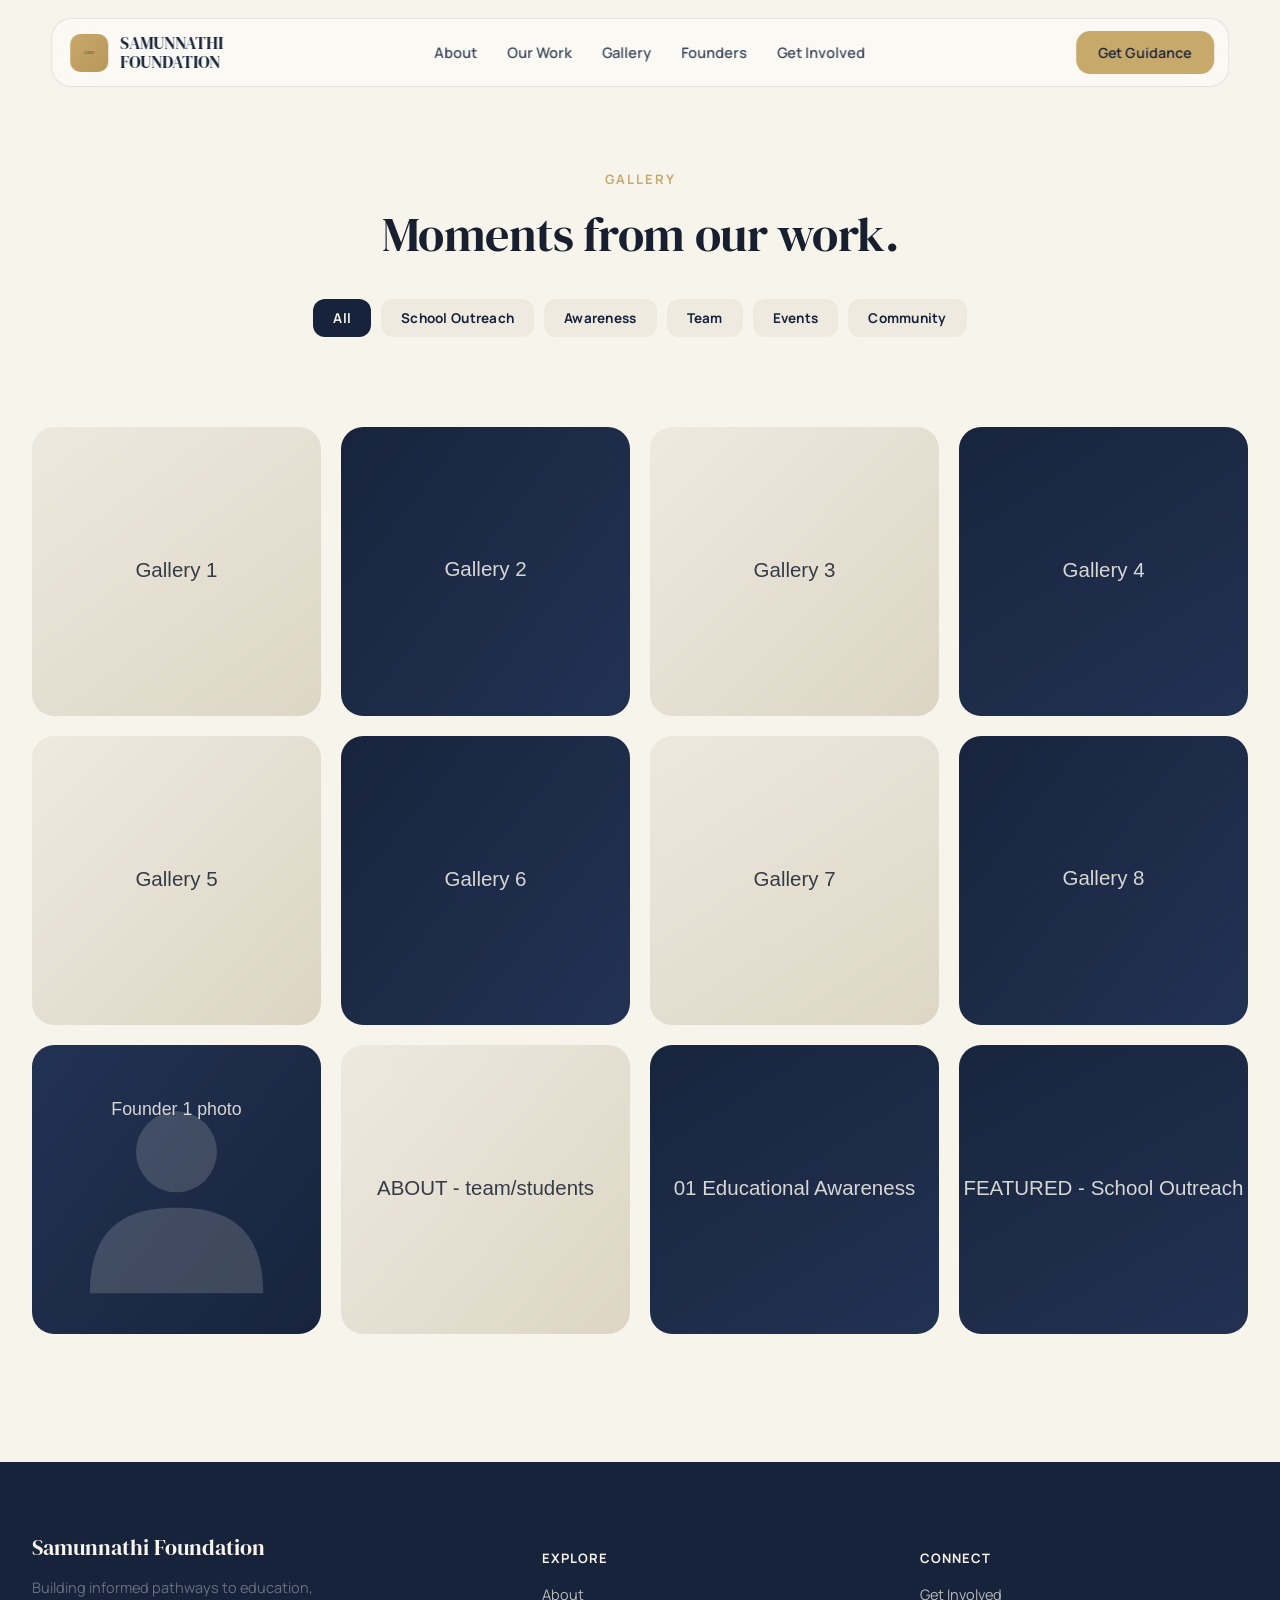
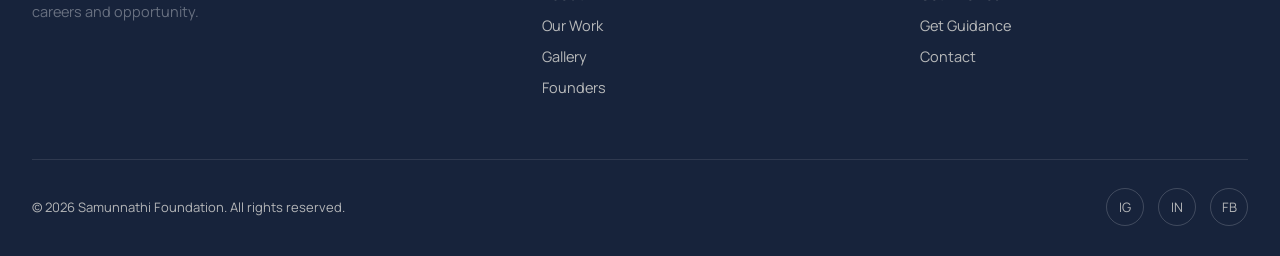
==== gallery.html @ a6844f59 "Initial commit without video file" ====
<!DOCTYPE html>
<html lang="en">
<head>
<meta charset="UTF-8">
<meta name="viewport" content="width=device-width, initial-scale=1.0">
<title>Gallery — Samunnathi Foundation</title>
<meta name="description" content="Photographs from Samunnathi Foundation's school outreach, awareness sessions, team activities, events and community work.">
<link rel="canonical" href="https://www.samunnathifoundation.org/gallery.html">
<meta property="og:title" content="Gallery — Samunnathi Foundation">
<meta property="og:description" content="Moments from our work: school outreach, awareness sessions, team activities, events and community work.">
<link rel="icon" href="images/logo.svg" type="image/svg+xml">
<link rel="stylesheet" href="css/style.css">
</head>
<body>

<nav class="navbar" id="navbar">
  <a href="index.html" class="nav-brand" aria-label="Samunnathi Foundation home">
    <img src="images/logo.svg" alt="Samunnathi Foundation logo" class="nav-logo">
    <span class="nav-name">SAMUNNATHI<br>FOUNDATION</span>
  </a>
  <div class="nav-links">
    <a href="index.html#about">About</a>
    <a href="index.html#our-work">Our Work</a>
    <a href="gallery.html">Gallery</a>
    <a href="index.html#founders">Founders</a>
    <a href="index.html#get-involved">Get Involved</a>
  </div>
  <div class="nav-cta">
    <a href="#" class="btn btn-gold" data-form="guidance">Get Guidance</a>
    <button class="hamburger" aria-label="Open menu" aria-controls="mobile-menu" aria-expanded="false"><span></span></button>
  </div>
</nav>

<div class="mobile-menu" id="mobile-menu" role="dialog" aria-modal="true" aria-label="Site menu">
  <div class="mobile-menu-head">
    <div class="nav-brand">
      <img src="images/logo.svg" alt="" class="nav-logo">
      <span class="nav-name">SAMUNNATHI<br>FOUNDATION</span>
    </div>
    <button class="mobile-close" aria-label="Close menu">&times;</button>
  </div>
  <a href="index.html#about">About</a>
  <a href="index.html#our-work">Our Work</a>
  <a href="gallery.html">Gallery</a>
  <a href="index.html#founders">Founders</a>
  <a href="index.html#get-involved">Get Involved</a>
  <a href="#" class="btn btn-gold" data-form="guidance">Get Guidance</a>
</div>

<main>
  <header class="gallery-hero container">
    <span class="kicker">Gallery</span>
    <h1 class="big-heading" style="margin:0 auto;">Moments from our work.</h1>
    <div class="filter-bar">
      <button class="filter-btn active" data-filter="all">All</button>
      <button class="filter-btn" data-filter="school">School Outreach</button>
      <button class="filter-btn" data-filter="awareness">Awareness</button>
      <button class="filter-btn" data-filter="team">Team</button>
      <button class="filter-btn" data-filter="events">Events</button>
      <button class="filter-btn" data-filter="community">Community</button>
    </div>
  </header>

  <section class="container" style="padding-bottom:120px;">
    <div class="masonry">
      <div class="m-item" data-category="school"><img src="images/gallery/gallery-1.svg" alt="School outreach visit" loading="lazy" data-lightbox="images/gallery/gallery-1.svg" data-caption="School outreach visit" style="cursor:pointer"></div>
      <div class="m-item" data-category="awareness"><img src="images/gallery/gallery-2.svg" alt="Awareness session" loading="lazy" data-lightbox="images/gallery/gallery-2.svg" data-caption="Awareness session" style="cursor:pointer"></div>
      <div class="m-item" data-category="team"><img src="images/gallery/gallery-3.svg" alt="Team activity" loading="lazy" data-lightbox="images/gallery/gallery-3.svg" data-caption="Team activity" style="cursor:pointer"></div>
      <div class="m-item" data-category="events"><img src="images/gallery/gallery-4.svg" alt="Community event" loading="lazy" data-lightbox="images/gallery/gallery-4.svg" data-caption="Community event" style="cursor:pointer"></div>
      <div class="m-item" data-category="community"><img src="images/gallery/gallery-5.svg" alt="Community gathering" loading="lazy" data-lightbox="images/gallery/gallery-5.svg" data-caption="Community gathering" style="cursor:pointer"></div>
      <div class="m-item" data-category="school"><img src="images/gallery/gallery-6.svg" alt="School outreach programme" loading="lazy" data-lightbox="images/gallery/gallery-6.svg" data-caption="School outreach programme" style="cursor:pointer"></div>
      <div class="m-item" data-category="awareness"><img src="images/gallery/gallery-7.svg" alt="Awareness workshop" loading="lazy" data-lightbox="images/gallery/gallery-7.svg" data-caption="Awareness workshop" style="cursor:pointer"></div>
      <div class="m-item" data-category="events"><img src="images/gallery/gallery-8.svg" alt="Foundation event" loading="lazy" data-lightbox="images/gallery/gallery-8.svg" data-caption="Foundation event" style="cursor:pointer"></div>
      <div class="m-item" data-category="team"><img src="images/founders/founder-1.svg" alt="Team member" loading="lazy" data-lightbox="images/founders/founder-1.svg" data-caption="Team member" style="cursor:pointer"></div>
      <div class="m-item" data-category="community"><img src="images/about.svg" alt="Community work" loading="lazy" data-lightbox="images/about.svg" data-caption="Community work" style="cursor:pointer"></div>
      <div class="m-item" data-category="school"><img src="images/work-1.svg" alt="School programme" loading="lazy" data-lightbox="images/work-1.svg" data-caption="School programme" style="cursor:pointer"></div>
      <div class="m-item" data-category="events"><img src="images/featured.svg" alt="Event photograph" loading="lazy" data-lightbox="images/featured.svg" data-caption="Event photograph" style="cursor:pointer"></div>
    </div>
  </section>
</main>

<footer>
  <div class="container">
    <div class="footer-top">
      <div>
        <div class="footer-brand">Samunnathi Foundation</div>
        <p class="footer-tag">Building informed pathways to education, careers and opportunity.</p>
      </div>
      <div class="footer-col">
        <h4>EXPLORE</h4>
        <a href="index.html#about">About</a>
        <a href="index.html#our-work">Our Work</a>
        <a href="gallery.html">Gallery</a>
        <a href="index.html#founders">Founders</a>
      </div>
      <div class="footer-col">
        <h4>CONNECT</h4>
        <a href="index.html#get-involved">Get Involved</a>
        <a href="#" data-form="guidance">Get Guidance</a>
        <a href="mailto:hello@samunnathifoundation.org">Contact</a>
      </div>
    </div>
    <div class="footer-bottom">
      <span>&copy; 2026 Samunnathi Foundation. All rights reserved.</span>
      <div class="footer-social">
        <a href="#" aria-label="Instagram">IG</a>
        <a href="#" aria-label="LinkedIn">IN</a>
        <a href="#" aria-label="Facebook">FB</a>
      </div>
    </div>
  </div>
</footer>

<div class="lightbox">
  <button class="lb-btn lb-prev" aria-label="Previous image">&#8249;</button>
  <img src="" alt="">
  <button class="lb-btn lb-next" aria-label="Next image">&#8250;</button>
  <button class="lb-close" aria-label="Close">&times;</button>
  <div class="lightbox-caption"></div>
</div>

<script src="js/config.js"></script>
<script src="js/main.js"></script>
</body>
</html>
---- css/style.css ----
/* Samunnathi Foundation CSS (corrected) */
/* =========================================================
   SAMUNNATHI FOUNDATION — DESIGN SYSTEM
   ========================================================= */

@import url('https://fonts.googleapis.com/css2?family=DM+Serif+Display:ital@0;1&family=Manrope:wght@400;500;600;700;800&display=swap');

:root{
  --navy:#17233B;
  --navy-2:#233355;
  --ivory:#F7F4EC;
  --ivory-2:#EEEAE0;
  --white:#FFFFFF;
  --gold:#C7A96B;
  --sage:#AAB7A0;
  --text:#18202F;
  --muted:#687080;

  --glass-bg:rgba(255,255,255,0.12);
  --glass-bg-strong:rgba(255,255,255,0.18);
  --glass-border:rgba(255,255,255,0.22);
  --glass-blur:20px;

  --serif:'DM Serif Display', Georgia, serif;
  --sans:'Manrope', -apple-system, BlinkMacSystemFont, sans-serif;

  --r-sm:14px;
  --r-md:22px;
  --r-lg:32px;
  --r-xl:44px;

  --ease:cubic-bezier(.22,.68,0,1);
}

*{box-sizing:border-box;}
html{scroll-behavior:smooth; overflow-x:clip; -webkit-text-size-adjust:100%;}
body{
  margin:0;
  font-family:var(--sans);
  background:var(--ivory);
  color:var(--text);
  -webkit-font-smoothing:antialiased;
  overflow-x:hidden;
  width:100%;
}
img{max-width:100%;display:block;}
a{color:inherit;text-decoration:none;}
h1,h2,h3{font-family:var(--serif);font-weight:400;margin:0;letter-spacing:-0.01em;}
p{margin:0;line-height:1.7;color:var(--muted);}
button{font-family:var(--sans);cursor:pointer;border:none;background:none;}
section{position:relative;}

.container{
  max-width:1280px;
  margin:0 auto;
  padding:0 32px;
}

@media (prefers-reduced-motion: reduce){
  *{animation-duration:0.001ms !important; animation-iteration-count:1 !important; transition-duration:0.001ms !important; scroll-behavior:auto !important;}
}

/* ---------- Reveal-on-scroll ---------- */
.reveal{opacity:0; transform:translateY(28px); transition:opacity .9s var(--ease), transform .9s var(--ease);}
.reveal.is-visible{opacity:1; transform:translateY(0);}

/* ---------- Glass utility ---------- */
/* Use .glass on dark photos (already have a dark overlay under them).
   Use .glass-dark on light/mixed photos with no separate overlay — it
   tints the photo itself so text stays legible and the panel still
   reads as glass rather than a flat white card. */
.glass{
  background:var(--glass-bg);
  backdrop-filter:blur(24px) saturate(160%);
  -webkit-backdrop-filter:blur(24px) saturate(160%);
  border:1px solid var(--glass-border);
  box-shadow:0 16px 44px rgba(23,35,59,0.22), inset 0 1px 0 rgba(255,255,255,0.25);
}
.glass-dark{
  background:rgba(23,35,59,0.42);
  backdrop-filter:blur(20px) saturate(140%);
  -webkit-backdrop-filter:blur(20px) saturate(140%);
  border:1px solid rgba(255,255,255,0.16);
  box-shadow:0 14px 36px rgba(23,35,59,0.28);
  color:var(--white);
}

/* ---------- Buttons ---------- */
.btn{
  display:inline-flex;
  align-items:center;
  gap:10px;
  padding:15px 28px;
  border-radius:14px;
  font-weight:600;
  font-size:15px;
  letter-spacing:0.01em;
  transition:transform .35s var(--ease), background .35s var(--ease), color .35s var(--ease), box-shadow .35s var(--ease);
  white-space:nowrap;
}
.btn:focus-visible{outline:2px solid var(--gold); outline-offset:3px;}
.btn svg{width:16px;height:16px;transition:transform .35s var(--ease);}
.btn:hover svg{transform:translateX(4px);}

.btn-gold{background:var(--gold); color:var(--navy);}
.btn-gold:hover{transform:translateY(-2px); box-shadow:0 14px 30px rgba(199,169,107,0.4);}

.btn-outline{border:1px solid rgba(23,35,59,0.25); color:var(--navy);}
.btn-outline:hover{background:var(--navy); color:var(--ivory); border-color:var(--navy);}

.btn-glass{background:var(--glass-bg); backdrop-filter:blur(var(--glass-blur)); border:1px solid var(--glass-border); color:var(--white);}
.btn-glass:hover{background:var(--glass-bg-strong); transform:translateY(-2px);}

.btn-ghost-light{color:var(--white); border:1px solid rgba(255,255,255,0.35);}
.btn-ghost-light:hover{background:rgba(255,255,255,0.1);}

/* =========================================================
   NAVBAR
   ========================================================= */
.navbar{
  position:fixed;
  top:18px; left:50%;
  transform:translateX(-50%);
  width:min(1180px, 92vw);
  z-index:1000;
  border-radius:20px;
  padding:12px 14px 12px 18px;
  display:flex;
  align-items:center;
  justify-content:space-between;
  background:rgba(255,255,255,0.45);
  backdrop-filter:blur(20px);
  -webkit-backdrop-filter:blur(20px);
  border:1px solid rgba(23,35,59,0.10);
  transition:background .4s var(--ease), box-shadow .4s var(--ease), padding .4s var(--ease);
}
.navbar.scrolled{
  background:rgba(255,255,255,0.42);
  border:1px solid rgba(23,35,59,0.10);
  box-shadow:0 10px 30px rgba(23,35,59,0.10);
}
.nav-brand{display:flex; align-items:center; gap:12px;}
.nav-logo{width:38px; height:38px; border-radius:10px; object-fit:cover; flex-shrink:0;}
.nav-name{font-family:var(--serif); font-size:17px; color:var(--navy); line-height:1.1;}
.nav-links{display:flex; align-items:center; gap:30px;}
.nav-links a{font-size:14.5px; font-weight:600; color:var(--navy); opacity:0.82; transition:opacity .25s;}
.nav-links a:hover{opacity:1;}
.nav-cta{display:flex; align-items:center; gap:10px;}
.nav-cta .btn{padding:12px 22px; font-size:14px;}
.hamburger{display:none; width:44px; height:44px; border-radius:12px; align-items:center; justify-content:center; background:rgba(23,35,59,0.06);}
.hamburger span{display:block; width:20px; height:2px; background:var(--navy); position:relative;}
.hamburger span::before,.hamburger span::after{content:'';position:absolute;left:0;width:20px;height:2px;background:var(--navy);transition:transform .3s;}
.hamburger span::before{top:-6px;} .hamburger span::after{top:6px;}

.mobile-menu{
  position:fixed; inset:0; z-index:1100;
  background:var(--navy);
  display:flex; flex-direction:column;
  padding:10px 22px 28px;
  overflow-y:auto;
  transform:translateY(-100%);
  visibility:hidden;
  transition:transform .5s var(--ease), visibility 0s linear .5s;
}
.mobile-menu.open{transform:translateY(0); visibility:visible; transition:transform .5s var(--ease), visibility 0s;}
.mobile-menu-head{display:flex; align-items:center; justify-content:space-between; min-height:62px; margin-bottom:14px;}
.mobile-menu .nav-name{color:var(--ivory);}
.mobile-close{width:46px; height:46px; border-radius:14px; background:rgba(255,255,255,0.10); color:var(--ivory); font-size:28px; line-height:1; display:flex; align-items:center; justify-content:center;}
.mobile-menu a:not(.btn){
  display:flex; align-items:center; justify-content:space-between;
  min-height:62px; font-family:var(--serif); font-size:26px; color:var(--ivory);
  border-bottom:1px solid rgba(255,255,255,0.10);
}
.mobile-menu a:not(.btn)::after{content:'\2192'; font-family:var(--sans); font-size:18px; color:var(--gold);}
.mobile-menu .btn{margin-top:28px; width:100%; min-height:52px; justify-content:center; font-size:15px;}

/* =========================================================
   HERO — split layout, text reveals line by line, photo on the right
   ========================================================= */
.hero{
  position:relative;
  padding:150px 0 72px;
  overflow:hidden;
}
.hero-glow{
  position:absolute; border-radius:50%; filter:blur(70px); z-index:0; pointer-events:none;
}
.hero-glow.g1{width:420px; height:420px; background:rgba(199,169,107,0.22); top:-120px; left:-100px;}
.hero-glow.g2{width:380px; height:380px; background:rgba(170,183,160,0.25); bottom:-140px; right:-80px;}

.hero-grid{position:relative; z-index:1; display:grid; grid-template-columns:1fr 1fr; gap:64px; align-items:center;}

.hero-copy .hero-eyebrow{display:block; color:var(--gold); font-weight:700; font-size:13px; letter-spacing:0.14em; opacity:0; animation:lineUp .7s var(--ease) forwards; animation-delay:.05s;}
.hero-copy h1{font-size:clamp(32px,4.4vw,54px); line-height:1.16; color:var(--navy); margin:16px 0 24px;}
.hero-copy h1{text-wrap:balance;}
.hero-copy h1 .line{display:inline; opacity:0; animation:lineUp .8s var(--ease) forwards;}
.hero-copy h1 .line:nth-child(1){animation-delay:.2s;}
.hero-copy h1 .line:nth-child(2){animation-delay:.42s;}
.hero-copy h1 .line:nth-child(3){animation-delay:.64s;}
.hero-copy p{font-size:16.5px; max-width:460px; opacity:0; animation:lineUp .8s var(--ease) forwards; animation-delay:.86s;}
.hero-actions{display:flex; gap:14px; flex-wrap:wrap; margin-top:30px; opacity:0; animation:lineUp .8s var(--ease) forwards; animation-delay:1.05s;}

@keyframes lineUp{ to{ opacity:1; transform:translateY(0); } }

.hero-media{
  position:relative;
  border-radius:var(--r-xl);
  overflow:hidden;
  width:100%;
  aspect-ratio:4/5;
  max-height:calc(100vh - 210px); min-height:420px;
  opacity:0; transform:translateY(30px) scale(0.98);
  animation:lineUp .9s var(--ease) forwards;
  animation-delay:.35s;
}
.hero-media img{width:100%; height:100%; object-fit:cover; transition:transform 6s var(--ease);}
.hero-media:hover img{transform:scale(1.05);}
.hero-badge{
  position:absolute; left:20px; bottom:20px; right:20px;
  padding:18px 20px; border-radius:18px;
  z-index:3; /* sits above the video only — always stays below the navbar (z-index:1000) */
}
.hero-badge .name{font-family:var(--serif); font-size:16px; color:var(--white);}
.hero-badge .role{color:var(--gold); font-size:12.5px; letter-spacing:0.03em; margin-top:2px;}

/* =========================================================
   SECTION HEADERS
   ========================================================= */
.section{padding:120px 0;}
.section-tight{padding:90px 0;}
.kicker{color:var(--gold); font-weight:700; font-size:13px; letter-spacing:0.14em; text-transform:uppercase; margin-bottom:18px; display:block;}
.big-heading{font-size:clamp(30px,4.2vw,48px); line-height:1.18; max-width:820px;}
.gold-rule{width:64px; height:2px; background:var(--gold); margin:26px 0;}

/* =========================================================
   ABOUT
   ========================================================= */
.about-grid{display:grid; grid-template-columns:0.95fr 1.05fr; gap:70px; align-items:center;}
.about-media{position:relative; border-radius:var(--r-lg); overflow:hidden;}
.about-media img{width:100%; height:620px; object-fit:cover;}
.about-media::after{
  content:'';
  position:absolute; left:0; right:0; bottom:0; height:45%;
  background:linear-gradient(0deg, rgba(23,35,59,0.55) 0%, rgba(23,35,59,0) 100%);
  pointer-events:none;
}
.about-tag{
  position:absolute; left:24px; bottom:24px; z-index:2;
  padding:16px 20px; border-radius:16px;
  font-size:13.5px; font-weight:600; letter-spacing:0.03em;
}
.about-copy .big-heading{margin-bottom:22px;}
.about-copy p{font-size:17px; margin-bottom:20px; max-width:520px;}
.about-copy .lead{font-family:var(--serif); font-size:24px; color:var(--navy); line-height:1.45; margin-bottom:24px;}

/* =========================================================
   WHY EDUCATION
   ========================================================= */
.why-grid{display:grid; grid-template-columns:1fr 1fr; gap:60px; align-items:center;}
.why-media{border-radius:var(--r-lg); overflow:hidden;}
.why-media img{width:100%; height:560px; object-fit:cover;}
.why-copy{padding-left:20px;}
.why-copy p{font-size:16.5px; max-width:440px;}

/* =========================================================
   WHAT WE DO — large interactive rows
   ========================================================= */
.work-row{
  display:grid; grid-template-columns:90px 1fr 340px 60px;
  align-items:center; gap:28px;
  padding:38px 8px;
  border-top:1px solid rgba(23,35,59,0.12);
  overflow:hidden;
  transition:background .4s var(--ease);
  cursor:pointer;
}
.work-row:last-child{border-bottom:1px solid rgba(23,35,59,0.12);}
.work-row:hover{background:rgba(23,35,59,0.03);}
.work-num{font-family:var(--serif); font-size:26px; color:var(--gold);}
.work-title h3{font-size:clamp(22px,2.6vw,32px); margin-bottom:10px;}
.work-title p{max-width:480px; font-size:15.5px;}
.work-thumb{width:100%; height:150px; border-radius:18px; overflow:hidden;}
.work-thumb img{width:100%; height:100%; object-fit:cover; transform:scale(1.12); transition:transform .7s var(--ease);}
.work-row:hover .work-thumb img{transform:scale(1);}
.work-arrow{width:46px; height:46px; border-radius:50%; border:1px solid rgba(23,35,59,0.2); display:flex; align-items:center; justify-content:center; transition:transform .4s var(--ease), background .4s var(--ease);}
.work-row:hover .work-arrow{transform:translateX(6px); background:var(--navy); border-color:var(--navy); color:var(--ivory);}

/* =========================================================
   FEATURED WORK
   ========================================================= */
.featured{border-radius:var(--r-xl); overflow:hidden; position:relative; height:78vh; min-height:520px;}
.featured img{width:100%; height:100%; object-fit:cover;}
.featured::after{content:'';position:absolute;inset:0;background:linear-gradient(0deg, rgba(23,35,59,0.75) 0%, rgba(23,35,59,0.05) 55%);}
.featured-panel{
  position:absolute; left:36px; bottom:36px; right:36px;
  max-width:460px;
  padding:32px 34px; border-radius:var(--r-md);
  z-index:2;
}
.featured-panel .kicker{margin-bottom:10px;}
.featured-panel h3{color:var(--white); font-size:26px; margin-bottom:12px;}
.featured-panel p{color:rgba(255,255,255,0.82); margin-bottom:22px; font-size:15px;}

/* =========================================================
   FOUNDERS — auto-scroll strip
   ========================================================= */
.founders-strip-wrap{position:relative; margin-top:60px; cursor:grab; overflow:hidden; touch-action:pan-y;}
.founders-strip-wrap.dragging{cursor:grabbing;}
.founders-track{display:flex; gap:26px; width:max-content; will-change:transform;}
.founder-card{width:280px; flex-shrink:0; user-select:none;}
.founder-photo{position:relative; border-radius:var(--r-lg); overflow:hidden; height:360px;}
.founder-photo img{width:100%; height:100%; object-fit:cover; transition:transform .6s var(--ease);}
.founder-card:hover .founder-photo img{transform:scale(1.06);}
.founder-photo::after{
  content:'';
  position:absolute; left:0; right:0; bottom:0; height:55%;
  background:linear-gradient(0deg, rgba(23,35,59,0.6) 0%, rgba(23,35,59,0) 100%);
  pointer-events:none;
}
.founder-info{
  position:absolute; left:14px; right:14px; bottom:14px; z-index:2;
  padding:14px 18px; border-radius:16px;
}
.founder-info .name{color:var(--white); font-family:var(--serif); font-size:19px;}
.founder-info .role{color:var(--gold); font-size:12.5px; letter-spacing:0.04em; margin-top:2px;}
.hint-touch{display:none;}
@media (hover:none){.hint-desktop{display:none;} .hint-touch{display:inline;}}
.founders-hint{text-align:center; margin-top:22px; font-size:13px; color:var(--muted); letter-spacing:0.02em;}

/* =========================================================
   GALLERY (home preview — mixed size editorial)
   ========================================================= */
.gallery-grid{
  display:grid;
  grid-template-columns:repeat(4, 1fr);
  gap:20px;
  margin-top:56px;
}
.g-item{border-radius:var(--r-md); overflow:hidden; position:relative; aspect-ratio:1/1;}
.g-item img{width:100%; height:100%; object-fit:cover; transition:transform .6s var(--ease);}
.g-item:hover img{transform:scale(1.07);}

/* ---------- Auto-scroll horizontal gallery ---------- */
.hscroll-wrap{position:relative; margin-top:24px; cursor:grab; overflow:hidden; touch-action:pan-y;}
.hscroll-wrap.dragging{cursor:grabbing;}
.hscroll-track{display:flex; gap:22px; width:max-content;}
.hscroll-item{width:320px; height:220px; border-radius:var(--r-md); overflow:hidden; flex-shrink:0;}
.hscroll-item img{width:100%; height:100%; object-fit:cover;}

/* ---------- Lightbox ---------- */
.lightbox{
  position:fixed; inset:0; z-index:2000;
  background:rgba(15,20,32,0.94);
  display:flex; align-items:center; justify-content:center;
  opacity:0; pointer-events:none;
  transition:opacity .35s var(--ease);
}
.lightbox.open{opacity:1; pointer-events:auto;}
.lightbox img{max-width:88vw; max-height:80vh; border-radius:18px; object-fit:contain;}
.lightbox-caption{position:absolute; bottom:36px; left:0; right:0; text-align:center; color:rgba(255,255,255,0.7); font-size:14px;}
.lb-btn{position:absolute; top:50%; transform:translateY(-50%); width:52px; height:52px; border-radius:50%; background:rgba(255,255,255,0.12); backdrop-filter:blur(14px); color:#fff; display:flex; align-items:center; justify-content:center;}
.lb-prev{left:24px;} .lb-next{right:24px;}
.lb-close{position:absolute; top:26px; right:26px; width:46px; height:46px; border-radius:50%; background:rgba(255,255,255,0.12); color:#fff; display:flex; align-items:center; justify-content:center;}

/* =========================================================
   GET INVOLVED — large rows
   ========================================================= */
.involve-row{
  position:relative;
  display:flex; align-items:center; justify-content:space-between;
  padding:44px 8px;
  border-top:1px solid rgba(23,35,59,0.12);
  overflow:hidden;
}
.involve-row:last-child{border-bottom:1px solid rgba(23,35,59,0.12);}
.involve-left h3{font-size:clamp(26px,3.4vw,40px);}
.involve-left p{margin-top:10px; max-width:440px; font-size:15px;}
.involve-arrow{width:56px; height:56px; border-radius:50%; border:1px solid rgba(23,35,59,0.2); display:flex; align-items:center; justify-content:center; transition:transform .4s var(--ease), background .4s var(--ease), color .4s var(--ease); flex-shrink:0;}
.involve-row:hover .involve-arrow{background:var(--navy); color:var(--ivory); border-color:var(--navy); transform:translateX(6px);}
.involve-reveal{
  position:absolute; right:120px; top:50%; transform:translateY(-50%) scale(0.92); width:220px; height:150px;
  border-radius:18px; overflow:hidden; opacity:0; transition:opacity .4s var(--ease), transform .4s var(--ease);
  pointer-events:none; display:none;
}
@media (min-width:1024px){ .involve-reveal{display:block;} }
.involve-row:hover .involve-reveal{opacity:1; transform:translateY(-50%) scale(1);}
.involve-reveal img{width:100%; height:100%; object-fit:cover;}

/* =========================================================
   VISION
   ========================================================= */
.vision{position:relative; border-radius:var(--r-xl); overflow:hidden; min-height:560px; display:flex; align-items:center;}
.vision img{position:absolute; inset:0; width:100%; height:100%; object-fit:cover;}
.vision::after{content:'';position:absolute;inset:0;background:rgba(23,35,59,0.62);}
.vision-panel{position:relative; z-index:2; max-width:760px; margin:0 auto; padding:56px 46px; border-radius:var(--r-lg); text-align:center;}
.vision-panel h2{color:var(--white); font-size:clamp(26px,3.6vw,40px); line-height:1.35; margin-bottom:26px;}
.vision-panel .lines p{color:rgba(255,255,255,0.85); font-size:15.5px; margin-bottom:6px;}

/* =========================================================
   FINAL CTA
   ========================================================= */
.final-cta{background:var(--navy); border-radius:var(--r-xl); padding:100px 60px; text-align:center;}
.final-cta h2{color:var(--ivory); font-size:clamp(28px,4vw,46px); max-width:760px; margin:0 auto 40px;}
.final-actions{display:flex; gap:16px; justify-content:center; flex-wrap:wrap;}

/* =========================================================
   FOOTER
   ========================================================= */
footer{background:var(--navy); color:rgba(247,244,236,0.7); padding:70px 0 30px; margin-top:8px;}
.footer-top{display:grid; grid-template-columns:1.4fr 1fr 1fr; gap:50px; padding-bottom:50px; border-bottom:1px solid rgba(255,255,255,0.1);}
.footer-brand{color:var(--ivory); font-family:var(--serif); font-size:22px; margin-bottom:14px;}
.footer-tag{max-width:320px; font-size:14.5px;}
.footer-col h4{color:var(--ivory); font-size:13px; letter-spacing:0.08em; margin-bottom:18px; font-weight:700;}
.footer-col a{display:block; font-size:14.5px; margin-bottom:12px; color:rgba(247,244,236,0.72); transition:color .25s;}
.footer-col a:hover{color:var(--gold);}
.footer-bottom{display:flex; justify-content:space-between; align-items:center; padding-top:28px; font-size:13px; flex-wrap:wrap; gap:14px;}
.footer-social{display:flex; gap:14px;}
.footer-social a{width:38px; height:38px; border-radius:50%; border:1px solid rgba(255,255,255,0.18); display:flex; align-items:center; justify-content:center;}

/* =========================================================
   GALLERY PAGE (/gallery.html)
   ========================================================= */
.gallery-hero{padding:170px 0 40px; text-align:center;}
.filter-bar{display:flex; gap:10px; justify-content:center; flex-wrap:wrap; margin:36px 0 10px;}
.filter-btn{padding:10px 20px; border-radius:12px; font-size:13.5px; font-weight:700; letter-spacing:0.02em; background:var(--ivory-2); color:var(--navy);}
.filter-btn.active{background:var(--navy); color:var(--ivory);}
.masonry{display:grid; grid-template-columns:repeat(4, 1fr); gap:20px; margin-top:40px;}
.masonry .m-item{border-radius:var(--r-md); overflow:hidden; aspect-ratio:1/1;}
.masonry .m-item img{width:100%; height:100%; object-fit:cover; display:block; transition:transform .5s var(--ease);}
.masonry .m-item:hover img{transform:scale(1.05);}

/* =========================================================
   HOW WE WORK — step process
   ========================================================= */
.process-row{
  display:flex; justify-content:space-between; gap:20px;
  margin-top:64px; position:relative;
}
.process-row::before{
  content:'';
  position:absolute; top:28px; left:56px; right:56px; height:1px;
  background:rgba(23,35,59,0.15); z-index:0;
}
.process-step{flex:1; position:relative; z-index:1;}
.process-icon{
  width:56px; height:56px; border-radius:50%;
  border:1px solid rgba(23,35,59,0.15); background:var(--ivory);
  display:flex; align-items:center; justify-content:center;
  color:var(--navy);
}
.process-icon svg{width:22px; height:22px;}
.process-step .step-num{color:var(--gold); font-weight:700; font-size:12px; letter-spacing:0.08em; margin-top:22px; display:block;}
.process-step h3{font-size:19px; margin-top:6px;}
.process-step p{font-size:14px; margin-top:8px; max-width:190px;}

/* =========================================================
   INITIATIVES & ACTIVITIES
   ========================================================= */
.initiatives-grid{
  display:grid; grid-template-columns:1fr 1fr;
  border-top:1px solid rgba(23,35,59,0.12);
}
.initiative-item{padding:34px 30px;}
.initiative-item:nth-child(n+3){border-top:1px solid rgba(23,35,59,0.12);}
.initiative-item:nth-child(odd){border-right:1px solid rgba(23,35,59,0.12);}
.initiative-item h3{font-size:21px; margin-bottom:10px;}
.initiative-item p{font-size:14.5px; max-width:380px;}
.initiative-item.is-cta{
  background:var(--navy); display:flex; flex-direction:column; justify-content:center;
}
.initiative-item.is-cta h3{color:var(--ivory);}
.initiative-item.is-cta a{color:var(--gold); font-weight:700; font-size:14.5px; display:inline-flex; align-items:center; gap:8px; margin-top:8px;}
.initiative-item.is-cta a svg{width:15px; height:15px; transition:transform .3s var(--ease);}
.initiative-item.is-cta a:hover svg{transform:translateX(4px);}

/* =========================================================
   RESPONSIVE — tablet (<=1024), phone (<=768), small phone (<=480)
   Mobile is its own layout: image first, then text, then buttons.
   ========================================================= */
@media (max-width:1024px){
  .nav-links{display:none;}
  .nav-cta .btn{display:none;}
  .hamburger{display:flex;}
  .hero-grid{gap:40px;}
  .about-grid{grid-template-columns:1fr; gap:40px;}
  .about-media img{height:auto; aspect-ratio:16/10;}
  .work-row{grid-template-columns:56px 1fr 200px; gap:24px;}
  .work-arrow{display:none;}
  .involve-reveal{display:none;}
  .footer-top{grid-template-columns:1fr 1fr; row-gap:36px;}
  .footer-top > div:first-child{grid-column:1 / -1;}
  .gallery-grid, .masonry{grid-template-columns:repeat(3, 1fr); gap:14px;}
}

@media (max-width:768px){
  .container{padding:0 22px;}
  .section{padding:64px 0;}
  .section-tight{padding:48px 0;}
  h1,h2,h3,p{overflow-wrap:break-word;}
  .big-heading{font-size:clamp(26px,6.6vw,36px); line-height:1.2;}
  .kicker{font-size:12px; margin-bottom:14px;}
  .btn{min-height:50px; padding:14px 26px; justify-content:center;}

  /* ---- navbar: logo + name left, hamburger right, nearly solid (clean, readable) ---- */
  .navbar, .navbar.scrolled{
    top:10px; left:12px; right:12px; width:auto; transform:none;
    padding:7px 7px 7px 12px; border-radius:18px;
    background:rgba(247,244,236,0.94);
    backdrop-filter:blur(14px); -webkit-backdrop-filter:blur(14px);
    border:1px solid rgba(23,35,59,0.08);
    box-shadow:0 6px 22px rgba(23,35,59,0.10);
  }
  .nav-brand{gap:10px; min-width:0;}
  .nav-logo{width:38px; height:38px;}
  .nav-name{font-size:14px; line-height:1.15; letter-spacing:0.05em; white-space:nowrap;}
  .nav-cta{gap:0;}
  .hamburger{width:46px; height:46px; border-radius:14px;}

  /* ---- hero: NAVBAR -> IMAGE -> label -> heading -> description -> buttons ---- */
  .hero{padding:88px 0 36px;}
  .hero-glow{display:none;}
  .hero-grid{display:flex; flex-direction:column; gap:26px;}
  .hero-media{
    /* On mobile, place video below the text instead of above */
    order:2; width:100%; max-width:none;
    aspect-ratio:4/3; border-radius:24px; max-height:min(440px,52vh); min-height:0;
    box-shadow:0 14px 34px rgba(23,35,59,0.14);
    animation-delay:0s;
  }
  .hero-media img{object-position:center 30%;}
  .hero-media:hover img{transform:none;}
/* hero badge remains visible on mobile */
  .hero-copy{order:1; display:flex; flex-direction:column; align-items:center; text-align:center;}
  .hero-copy .hero-eyebrow{font-size:12px; letter-spacing:0.16em; animation-delay:.25s;}
  .hero-copy h1{font-size:clamp(28px,7.8vw,34px); line-height:1.18; margin:12px 0 16px; text-wrap:balance;}
  .hero-copy h1 .line:nth-child(1){animation-delay:.38s;}
  .hero-copy h1 .line:nth-child(2){animation-delay:.52s;}
  .hero-copy h1 .line:nth-child(3){animation-delay:.66s;}
  .hero-copy p{font-size:16px; line-height:1.7; max-width:34rem; margin:0; animation-delay:.82s;}
  .hero-actions{width:100%; max-width:440px; margin-top:26px; gap:12px; justify-content:center; animation-delay:.95s;}
  .hero-actions .btn{flex:1 1 190px;}

  /* ---- introduction ---- */
  .about-grid{gap:28px;}
  .about-media{border-radius:24px;}
  .about-media img{aspect-ratio:4/3;}
  .about-tag{left:14px; bottom:14px; padding:12px 16px; font-size:12.5px; border-radius:14px;}
  .about-copy .lead{font-size:20px; margin-bottom:18px;}
  .about-copy p{font-size:16px; max-width:none;}
  .about-copy .btn{width:100%;}

  /* ---- how we work: vertical timeline ---- */
  .process-row{flex-direction:column; gap:26px; margin-top:36px;}
  .process-row::before{display:block; top:24px; bottom:24px; left:24px; right:auto; width:1px; height:auto;}
  .process-step{display:grid; grid-template-columns:48px 1fr; column-gap:18px; align-items:start;}
  .process-icon{width:48px; height:48px; grid-row:1 / span 3;}
  .process-step .step-num{margin-top:2px;}
  .process-step p{max-width:none; margin-top:6px; font-size:14.5px;}

  /* ---- three ways ---- */
  .work-list, .initiatives-grid, .involve-list{margin-top:36px !important;}
  .work-row{display:flex; flex-direction:column; align-items:stretch; gap:14px; padding:28px 0;}
  .work-num{font-size:22px;}
  .work-title h3{font-size:24px;}
  .work-title p{font-size:15px; max-width:none;}
  .work-thumb{display:block; order:2; height:auto; aspect-ratio:16/10; border-radius:18px;}

  /* ---- initiatives ---- */
  .initiatives-grid{grid-template-columns:1fr;}
  .initiative-item{padding:24px 0;}
  .initiative-item h3{font-size:20px;}
  .initiative-item p{max-width:none;}
  .initiative-item:nth-child(odd){border-right:none;}
  .initiative-item:nth-child(n+2){border-top:1px solid rgba(23,35,59,0.12);}
  .initiative-item.is-cta{padding:26px 22px; margin-top:8px; border-radius:22px; border-top:none;}

  /* ---- founders ---- */
  .founders-strip-wrap{margin-top:34px;}
  .founders-track{gap:16px;}
  .founder-card{width:min(68vw,250px);}
  .founder-photo{height:auto; aspect-ratio:4/5; border-radius:24px;}
  .founder-info{left:10px; right:10px; bottom:10px; padding:12px 14px; border-radius:14px;}
  .founder-info .name{font-size:17px;}

  /* ---- gallery ---- */
  .gallery-grid, .masonry{grid-template-columns:repeat(2,1fr); gap:10px; margin-top:32px;}
  .g-item, .masonry .m-item{border-radius:16px;}
  .hscroll-track{gap:14px;}
  .hscroll-item{width:240px; height:170px; border-radius:16px;}

  /* ---- get involved ---- */
  .involve-row{padding:26px 0; gap:16px; min-height:88px;}
  .involve-left h3{font-size:26px;}
  .involve-left p{font-size:14.5px; max-width:none;}
  .involve-arrow{width:46px; height:46px;}

  /* ---- final CTA + footer ---- */
  .final-cta{padding:52px 22px; border-radius:28px;}
  .final-cta h2{margin-bottom:28px;}
  .final-actions{flex-direction:column; align-items:stretch; gap:12px;}
  footer{padding:52px 0 28px;}
  .footer-top{grid-template-columns:1fr; gap:30px; padding-bottom:34px;}
  .footer-col a{padding:6px 0; margin-bottom:2px;}
  .footer-bottom{flex-direction:column; align-items:flex-start; gap:18px;}
  .footer-social a{width:44px; height:44px;}

  /* ---- gallery page ---- */
  .gallery-hero{padding:112px 0 20px;}
  .filter-bar{gap:8px; margin-top:26px;}
  .filter-btn{min-height:44px; padding:10px 16px; font-size:13px;}

  /* ---- lightbox: controls move below the photo so they never cover it ---- */
  .lightbox img{max-width:92vw; max-height:64vh; border-radius:14px;}
  .lb-btn{top:auto; bottom:76px; transform:none; width:48px; height:48px;}
  .lb-prev{left:auto; right:calc(50% + 10px);}
  .lb-next{right:auto; left:calc(50% + 10px);}
  .lb-close{top:14px; right:14px;}
  .lightbox-caption{bottom:28px; padding:0 20px; font-size:13px;}
}

@media (max-width:480px){
  .container{padding:0 20px;}
  .section{padding:56px 0;}
  .nav-name{font-size:13px;}
  .hero-actions{flex-direction:column; max-width:none;}
  .hero-actions .btn{flex:none; width:100%;}
  .founder-card{width:72vw;}
}
/* =========================================================
   SAMUNNATHI PREMIUM INTRO ANIMATION
========================================================= */

body.samunnathi-intro-active {
  overflow: hidden;
}


/* Main intro */

.samunnathi-intro {
  position: fixed;
  inset: 0;

  z-index: 999999;

  display: flex;
  align-items: center;
  justify-content: center;

  overflow: hidden;

  background:
    radial-gradient(
      circle at center,
      #fffdf8 0%,
      #f7f4ec 48%,
      #eeeae0 100%
    );

  opacity: 1;
  visibility: visible;

  transition:
    opacity 0.8s cubic-bezier(0.22, 1, 0.36, 1),
    visibility 0.8s ease;
}


/* When intro finishes */

.samunnathi-intro.hide {
  opacity: 0;
  visibility: hidden;
  pointer-events: none;
}


/* Ambient glow */

.intro-glow {
  position: absolute;

  border-radius: 50%;

  pointer-events: none;

  filter: blur(80px);

  opacity: 0.22;
}

.intro-glow-1 {
  width: 340px;
  height: 340px;

  top: -120px;
  right: -80px;

  background: rgba(199, 169, 107, 0.45);

  animation:
    introFloatOne
    7s
    ease-in-out
    infinite;
}

.intro-glow-2 {
  width: 380px;
  height: 380px;

  bottom: -160px;
  left: -100px;

  background: rgba(170, 183, 160, 0.38);

  animation:
    introFloatTwo
    9s
    ease-in-out
    infinite;
}

@keyframes introFloatOne {

  0%,
  100% {
    transform: translate3d(0, 0, 0);
  }

  50% {
    transform: translate3d(-25px, 25px, 0);
  }

}

@keyframes introFloatTwo {

  0%,
  100% {
    transform: translate3d(0, 0, 0);
  }

  50% {
    transform: translate3d(25px, -20px, 0);
  }

}


/* Center content */

.intro-center {
  position: relative;

  z-index: 2;

  width: min(92%, 800px);

  display: flex;
  flex-direction: column;

  align-items: center;

  justify-content: center;

  text-align: center;
}


/* =========================================================
   LOGO
========================================================= */

.intro-logo {
  width: 115px;
  height: 115px;

  display: flex;
  align-items: center;
  justify-content: center;

  opacity: 0;

  transform:
    translateY(18px)
    scale(0.84);

  filter: blur(8px);

  animation:
    samunnathiLogoIn
    0.9s
    cubic-bezier(0.22, 1, 0.36, 1)
    0.05s
    forwards;
}

.intro-logo img {
  width: 100%;
  height: 100%;

  object-fit: contain;

  display: block;
}

@keyframes samunnathiLogoIn {

  0% {
    opacity: 0;

    transform:
      translateY(18px)
      scale(0.84);

    filter: blur(8px);
  }

  60% {
    opacity: 1;

    filter: blur(1px);
  }

  100% {
    opacity: 1;

    transform:
      translateY(0)
      scale(1);

    filter: blur(0);
  }

}


/* =========================================================
   SAMUNNATHI LETTERS
========================================================= */

.intro-brand {
  margin-top: 25px;
}

.intro-name {
  display: flex;

  align-items: center;
  justify-content: center;

  white-space: nowrap;

  color: #17233b;

  font-family:
    "DM Serif Display",
    Georgia,
    serif;

  font-size: clamp(
    2.3rem,
    6vw,
    5.2rem
  );

  font-weight: 400;

  line-height: 0.95;

  letter-spacing: 0.055em;
}

.intro-name span {
  display: inline-block;

  opacity: 0;

  transform:
    translateY(18px)
    rotateX(20deg);

  animation:
    samunnathiLetterIn
    0.48s
    cubic-bezier(0.22, 1, 0.36, 1)
    forwards;
}


/* One-by-one reveal */

.intro-name span:nth-child(1) {
  animation-delay: 0.72s;
}

.intro-name span:nth-child(2) {
  animation-delay: 0.80s;
}

.intro-name span:nth-child(3) {
  animation-delay: 0.88s;
}

.intro-name span:nth-child(4) {
  animation-delay: 0.96s;
}

.intro-name span:nth-child(5) {
  animation-delay: 1.04s;
}

.intro-name span:nth-child(6) {
  animation-delay: 1.12s;
}

.intro-name span:nth-child(7) {
  animation-delay: 1.20s;
}

.intro-name span:nth-child(8) {
  animation-delay: 1.28s;
}

.intro-name span:nth-child(9) {
  animation-delay: 1.36s;
}

.intro-name span:nth-child(10) {
  animation-delay: 1.44s;
}

@keyframes samunnathiLetterIn {

  from {
    opacity: 0;

    transform:
      translateY(18px)
      rotateX(20deg);
  }

  to {
    opacity: 1;

    transform:
      translateY(0)
      rotateX(0);
  }

}


/* =========================================================
   FOUNDATION
========================================================= */

.intro-foundation {
  margin-top: 13px;

  color: #687080;

  font-family:
    "DM Sans",
    Arial,
    sans-serif;

  font-size: clamp(
    0.66rem,
    1.25vw,
    0.9rem
  );

  font-weight: 600;

  letter-spacing: 0.48em;

  padding-left: 0.48em;

  opacity: 0;

  transform: translateY(10px);

  animation:
    samunnathiFoundationIn
    0.65s
    cubic-bezier(0.22, 1, 0.36, 1)
    1.72s
    forwards;
}

@keyframes samunnathiFoundationIn {

  to {
    opacity: 1;

    transform: translateY(0);
  }

}


/* =========================================================
   DIVIDER
========================================================= */

.intro-divider {
  width: 0;

  height: 1px;

  margin-top: 27px;

  background:
    linear-gradient(
      90deg,
      transparent,
      #c7a96b,
      transparent
    );

  animation:
    samunnathiDividerIn
    0.7s
    ease
    1.95s
    forwards;
}

@keyframes samunnathiDividerIn {

  to {
    width: 170px;
  }

}


/* =========================================================
   TAGLINE
========================================================= */

.intro-tagline {
  margin-top: 21px;

  color: #687080;

  font-family:
    "DM Sans",
    Arial,
    sans-serif;

  font-size: clamp(
    0.74rem,
    1.35vw,
    0.95rem
  );

  line-height: 1.8;

  font-weight: 400;
}

.intro-tagline span {
  display: block;

  opacity: 0;

  transform: translateY(9px);

  animation:
    samunnathiTaglineIn
    0.55s
    cubic-bezier(0.22, 1, 0.36, 1)
    forwards;
}

.intro-tagline span:nth-child(1) {
  animation-delay: 2.02s;
}

.intro-tagline span:nth-child(2) {
  animation-delay: 2.12s;
}

.intro-tagline span:nth-child(3) {
  animation-delay: 2.22s;
}

@keyframes samunnathiTaglineIn {

  to {
    opacity: 1;

    transform: translateY(0);
  }

}


/* =========================================================
   MOBILE
========================================================= */

@media (max-width: 600px) {

  .intro-logo {
    width: 92px;
    height: 92px;
  }

  .intro-brand {
    margin-top: 21px;
  }

  .intro-name {
    font-size: clamp(
      2rem,
      10vw,
      3.4rem
    );

    letter-spacing: 0.035em;
  }

  .intro-foundation {
    margin-top: 11px;

    font-size: 0.62rem;

    letter-spacing: 0.35em;

    padding-left: 0.35em;
  }

  .intro-divider {
    margin-top: 23px;
  }

  .intro-tagline {
    margin-top: 18px;

    padding: 0 15px;

    font-size: 0.72rem;

    line-height: 1.75;
  }

}


/* =========================================================
   REDUCED MOTION
========================================================= */

@media (prefers-reduced-motion: reduce) {

  .intro-glow,
  .intro-logo,
  .intro-name span,
  .intro-foundation,
  .intro-divider,
  .intro-tagline span {
    animation: none !important;

    opacity: 1 !important;

    transform: none !important;

    filter: none !important;
  }

  .samunnathi-intro {
    transition: none;
  }

}

/* =========================================================
   SAMUNNATHI PREMIUM SCROLL MOTION — FINAL
   Keeps founders/gallery auto-scroll independent.
========================================================= */

.motion-element {
  opacity: 0;
  will-change: transform, opacity;
  transition:
    opacity 0.95s var(--ease),
    transform 0.95s var(--ease);
}

.motion-left {
  transform: translate3d(-72px, 0, 0);
}

.motion-right {
  transform: translate3d(72px, 0, 0);
}

.motion-up {
  transform: translate3d(0, 52px, 0);
}

.motion-scale {
  transform: translate3d(0, 28px, 0) scale(.965);
}

.motion-element.is-visible {
  opacity: 1;
  transform: translate3d(0,0,0) scale(1);
}

/* Existing .reveal elements use the same premium curve. */
.reveal {
  will-change: opacity, transform;
  transition:
    opacity 0.9s var(--ease),
    transform 0.9s var(--ease);
}

.reveal.is-visible {
  opacity: 1;
  transform: translate3d(0,0,0);
}

/* Staggered entrance timing */
.motion-stagger-1 { transition-delay: .04s; }
.motion-stagger-2 { transition-delay: .11s; }
.motion-stagger-3 { transition-delay: .18s; }
.motion-stagger-4 { transition-delay: .25s; }
.motion-stagger-5 { transition-delay: .32s; }
.motion-stagger-6 { transition-delay: .39s; }

/* Slightly stronger editorial image reveal */
.motion-image {
  overflow: hidden;
}

.motion-image.is-visible img {
  transform: scale(1.025);
}

/* Do NOT hide or transform the moving strips/cards.
   Their JS-driven translate3d is the animation. */
.founders-strip-wrap,
.hscroll-wrap,
.founders-track,
.hscroll-track,
.founder-card,
.hscroll-item {
  opacity: 1;
  visibility: visible;
}

.founder-card,
.hscroll-item {
  transform: none !important;
}

/* Give moving-strip items a subtle hover lift without affecting
   the track's horizontal transform. */
.founder-card .founder-photo,
.hscroll-item {
  transition: box-shadow .35s var(--ease), opacity .35s ease;
}

.founder-card:hover .founder-photo {
  box-shadow: 0 18px 42px rgba(23,35,59,.14);
}

.hscroll-item:hover {
  box-shadow: 0 14px 34px rgba(23,35,59,.12);
}

/* Better photo movement for the static editorial sections */
.about-media img,
.why-media img,
.featured img,
.vision img {
  transition:
    transform 1.2s cubic-bezier(.22,.68,0,1);
}

.about-media:hover img,
.why-media:hover img {
  transform: scale(1.025);
}

/* Keep work thumbnails smooth */
.work-thumb img {
  transition: transform .75s var(--ease);
}

/* Section title helpers, when present */
.section-motion-title {
  opacity: 0;
  transform: translate3d(0,32px,0);
  transition:
    opacity .9s var(--ease),
    transform .9s var(--ease);
}

.section-motion-title.is-visible {
  opacity: 1;
  transform: translate3d(0,0,0);
}

/* =========================================================
   TABLET
========================================================= */
@media (max-width:1024px) {
  .motion-left { transform: translate3d(-52px,0,0); }
  .motion-right { transform: translate3d(52px,0,0); }
  .motion-up { transform: translate3d(0,42px,0); }
}

/* =========================================================
   PHONE
   On small screens, vertical motion is more natural and avoids
   horizontal overflow or awkward side-entering text.
========================================================= */
@media (max-width:768px) {
  .motion-element {
    transition-duration: .78s;
  }

  .motion-left,
  .motion-right {
    transform: translate3d(0,38px,0) scale(.985);
  }

  .motion-up {
    transform: translate3d(0,38px,0) scale(.985);
  }

  .motion-scale {
    transform: translate3d(0,30px,0) scale(.975);
  }

  .motion-stagger-1 { transition-delay: .02s; }
  .motion-stagger-2 { transition-delay: .07s; }
  .motion-stagger-3 { transition-delay: .12s; }
  .motion-stagger-4 { transition-delay: .17s; }
  .motion-stagger-5 { transition-delay: .22s; }
  .motion-stagger-6 { transition-delay: .27s; }

  /* Never disable the founders/gallery strip movement on mobile. */
  .founders-strip-wrap,
  .hscroll-wrap {
    overflow: hidden;
    touch-action: pan-y;
  }

  .founders-track,
  .hscroll-track {
    will-change: transform;
  }
}

/* =========================================================
   REDUCED MOTION
========================================================= */
@media (prefers-reduced-motion: reduce) {
  .motion-element,
  .section-motion-title,
  .reveal {
    opacity: 1 !important;
    transform: none !important;
    transition: none !important;
  }

  .founders-track,
  .hscroll-track {
    transform: none !important;
  }
}
/* =========================================================
   HERO — VIDEO LAYOUT (CORRECTED)
   Desktop : text on the LEFT, wide video on the RIGHT — same screen
   Mobile  : text first, video BELOW it
   Works wherever the video block sits in the HTML
   (inside .hero-copy, inside .hero-grid, or after .hero-grid).
========================================================= */

/* Hero spacing — enough top space so the fixed navbar never covers content */
.hero {
  position: relative;
  width: 100%;
  padding: 130px 0 60px;
}

.hero-grid {
  display: block;
}

.hero-copy {
  min-width: 0;
}

.hero-copy h1 {
  font-size: clamp(2rem, 3.3vw, 3.1rem);
  line-height: 1.15;
  font-weight: 700;
  margin-bottom: 20px;
}

.hero-copy h1 .line {
  display: block;
}

.hero-copy p {
  font-size: 1.05rem;
  line-height: 1.6;
  color: #555555;
  margin-bottom: 25px;
}

.hero-actions {
  display: flex;
  gap: 15px;
}

/* ----------------------------------------------------------
   Video card — base styles
---------------------------------------------------------- */
.hero-media,
.hero-media-banner {
  position: relative;
  width: 100%;
  max-width: none;
  aspect-ratio: auto;
  min-height: 0;
  max-height: none;
  border-radius: 28px;
  overflow: hidden;
  background: var(--navy);
  box-shadow: 0 18px 40px rgba(23, 35, 59, 0.16);
}

/* Video fills the card without distortion */
.hero-media video,
.hero-media-banner video,
.hero-card-video {
  position: absolute;
  inset: 0;
  width: 100%;
  height: 100%;
  object-fit: cover;
  transform: none;
  z-index: 1;
}

/* Dark gradient at the bottom so the badge is legible */
.hero-video-overlay {
  position: absolute;
  inset: 0;
  background: linear-gradient(180deg, rgba(0,0,0,0) 50%, rgba(11, 20, 38, 0.65) 100%);
  z-index: 2;
  pointer-events: none;
}

/* Badge pinned to the BOTTOM of the video, always below the navbar */
.hero-media .hero-badge,
.hero-media-banner .hero-badge {
  position: absolute;
  left: 20px;
  right: 20px;
  bottom: 20px;
  top: auto;
  width: auto;
  margin: 0;
  z-index: 3;
  background: rgba(15, 23, 42, 0.75);
  backdrop-filter: blur(8px);
  -webkit-backdrop-filter: blur(8px);
  border: 1px solid rgba(255, 255, 255, 0.15);
  color: #fff;
  padding: 12px 18px;
  border-radius: 12px;
  text-align: left;
}

.hero-badge .name {
  font-weight: 600;
  font-size: 0.95rem;
}

.hero-badge .role {
  font-size: 0.8rem;
  opacity: 0.85;
}

/* ----------------------------------------------------------
   DESKTOP (993px+): video on the RIGHT side of the text,
   same screen, wider video (~54% of the hero width)
---------------------------------------------------------- */
@media (min-width: 993px) {
  /* Whatever element directly contains the video becomes the
     two-side layout: text gets the left side, video the right */
  .hero :has(> .hero-media-banner),
  .hero :has(> .hero-media) {
    position: relative;
    display: flex;
    flex-direction: column;
    justify-content: center;
    align-items: flex-start;
    text-align: left;
    padding-right: calc(54% + 48px);
    min-height: clamp(460px, calc(100vh - 210px), 640px);
  }

  .hero :has(> .hero-media-banner) > .hero-media-banner,
  .hero :has(> .hero-media) > .hero-media {
    position: absolute;
    top: 0;
    bottom: 0;
    right: 0;
    left: auto;
    margin: auto 0;          /* vertically centred next to the text */
    width: 54%;              /* wider video */
    height: clamp(460px, calc(100vh - 210px), 640px);
    flex: none;
  }

  /* Text column keeps a comfortable reading width */
  .hero-copy p {
    max-width: 480px;
  }
}

/* ----------------------------------------------------------
   TABLET & MOBILE (992px and below): text first, video BELOW
---------------------------------------------------------- */
@media (max-width: 992px) {
  .hero {
    padding: 120px 0 48px;
  }

  .hero-grid {
    display: flex;
    flex-direction: column;
    gap: 30px;
  }

  .hero :has(> .hero-media-banner),
  .hero :has(> .hero-media) {
    padding-right: 0;
    min-height: 0;
  }

  .hero-copy {
    order: 1;
    width: 100%;
  }

  .hero-media,
  .hero-media-banner {
    order: 2;
    position: relative;
    inset: auto;
    margin: 30px 0 0;
    width: 100%;
    height: 400px;
  }

  .hero-grid > .hero-media,
  .hero-grid > .hero-media-banner {
    margin-top: 0;
  }
}

@media (max-width: 768px) {
  .hero {
    padding: 100px 0 36px;
  }

  .hero-media,
  .hero-media-banner {
    height: 340px;
    border-radius: 24px;
  }
}

@media (max-width: 576px) {
  .hero-media,
  .hero-media-banner {
    height: 300px;
  }

  .hero-media .hero-badge,
  .hero-media-banner .hero-badge {
    left: 12px;
    right: 12px;
    bottom: 12px;
    padding: 10px 14px;
  }

  .hero-actions {
    flex-direction: column;
    width: 100%;
  }

  .hero-actions .btn {
    width: 100%;
    text-align: center;
  }
}
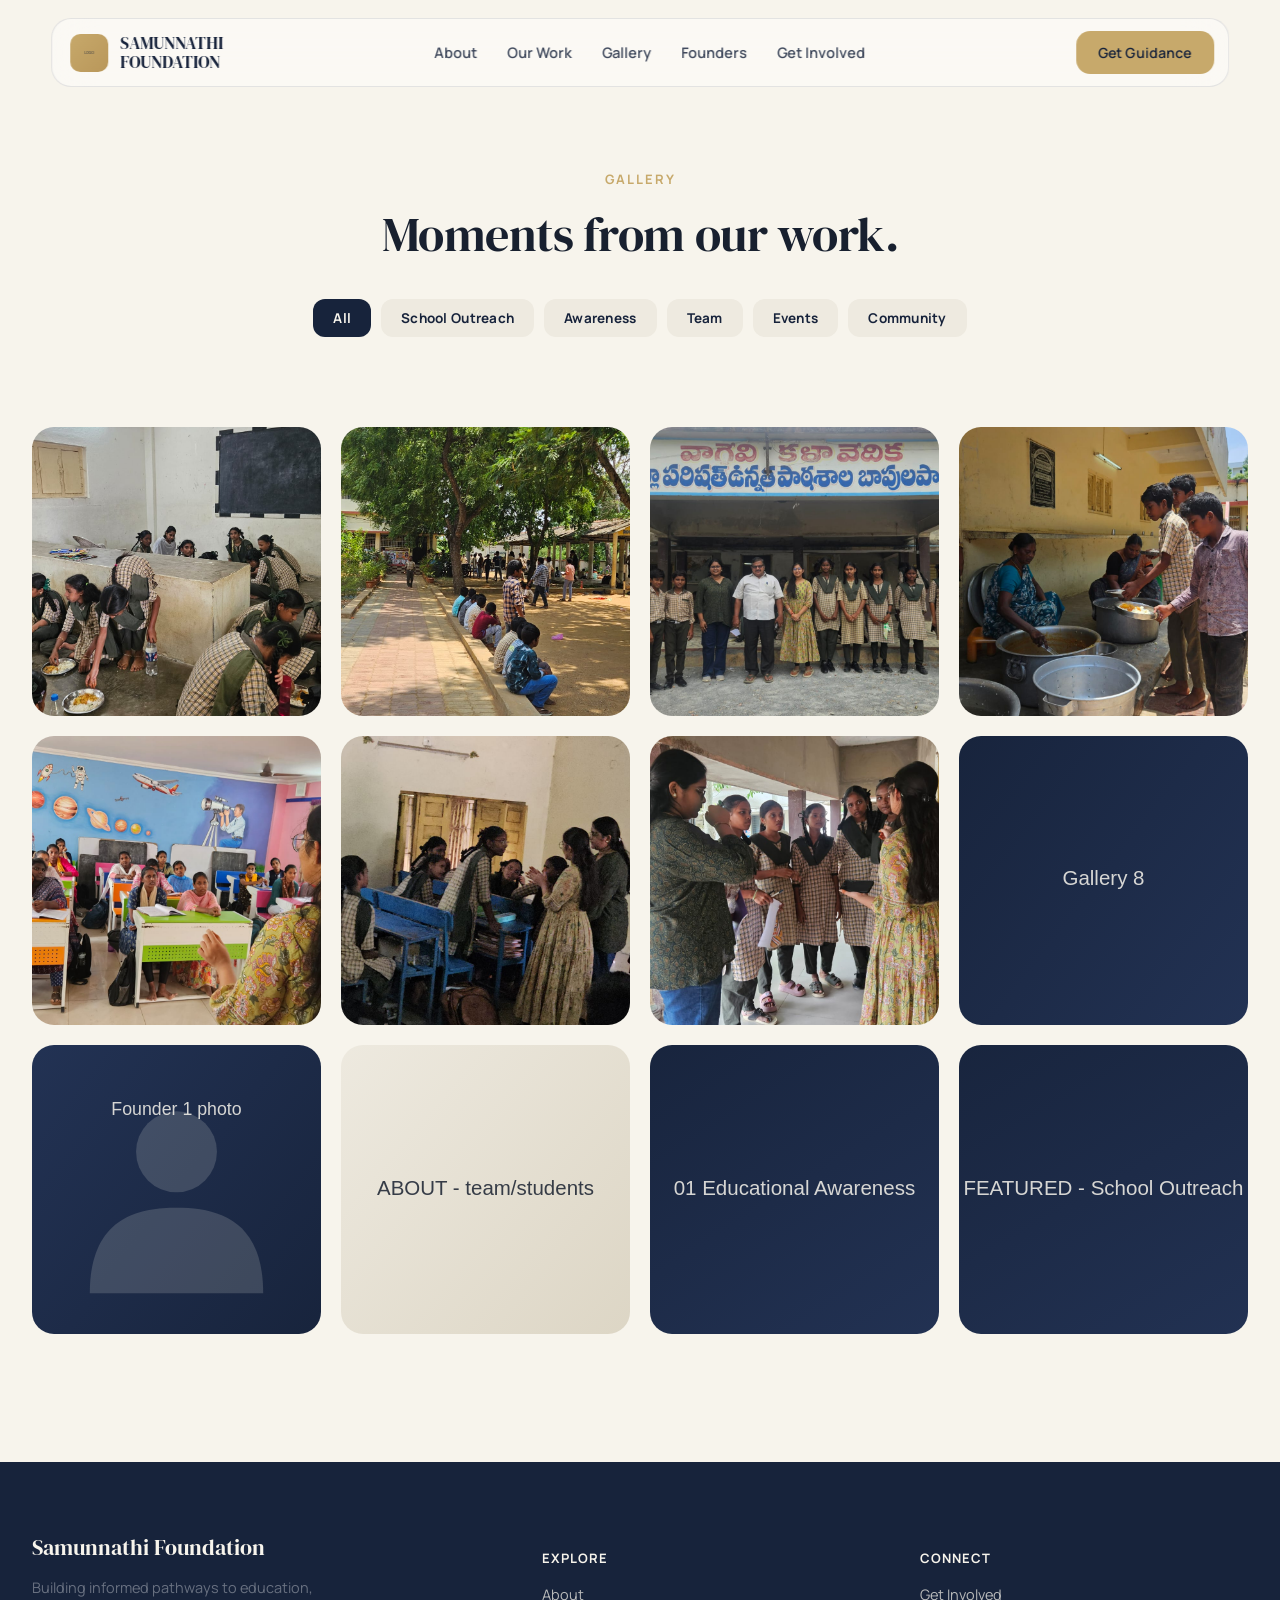
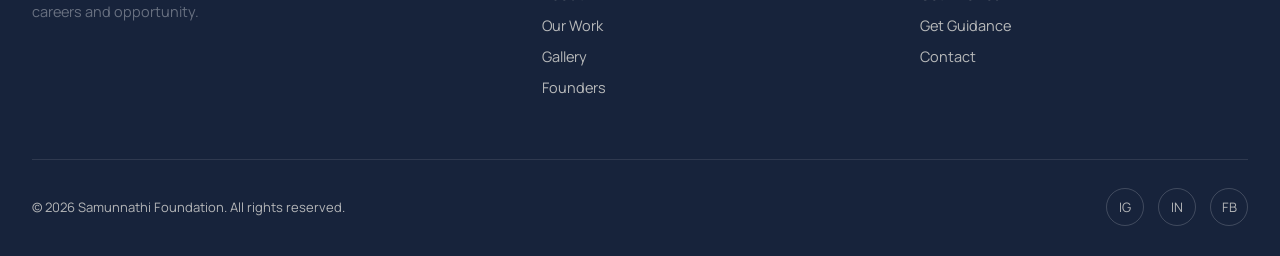
==== commit 66244715: "Your updated commit message" ====
--- a/gallery.html
+++ b/gallery.html
@@ -63,13 +63,13 @@
 
   <section class="container" style="padding-bottom:120px;">
     <div class="masonry">
-      <div class="m-item" data-category="school"><img src="images/gallery/gallery-1.svg" alt="School outreach visit" loading="lazy" data-lightbox="images/gallery/gallery-1.svg" data-caption="School outreach visit" style="cursor:pointer"></div>
-      <div class="m-item" data-category="awareness"><img src="images/gallery/gallery-2.svg" alt="Awareness session" loading="lazy" data-lightbox="images/gallery/gallery-2.svg" data-caption="Awareness session" style="cursor:pointer"></div>
-      <div class="m-item" data-category="team"><img src="images/gallery/gallery-3.svg" alt="Team activity" loading="lazy" data-lightbox="images/gallery/gallery-3.svg" data-caption="Team activity" style="cursor:pointer"></div>
-      <div class="m-item" data-category="events"><img src="images/gallery/gallery-4.svg" alt="Community event" loading="lazy" data-lightbox="images/gallery/gallery-4.svg" data-caption="Community event" style="cursor:pointer"></div>
-      <div class="m-item" data-category="community"><img src="images/gallery/gallery-5.svg" alt="Community gathering" loading="lazy" data-lightbox="images/gallery/gallery-5.svg" data-caption="Community gathering" style="cursor:pointer"></div>
-      <div class="m-item" data-category="school"><img src="images/gallery/gallery-6.svg" alt="School outreach programme" loading="lazy" data-lightbox="images/gallery/gallery-6.svg" data-caption="School outreach programme" style="cursor:pointer"></div>
-      <div class="m-item" data-category="awareness"><img src="images/gallery/gallery-7.svg" alt="Awareness workshop" loading="lazy" data-lightbox="images/gallery/gallery-7.svg" data-caption="Awareness workshop" style="cursor:pointer"></div>
+      <div class="m-item" data-category="school"><img src="images/gallery/WhatsApp Image 2026-09-28 at 6.42.51 PM (1).jpeg" alt="School outreach visit" loading="lazy" data-lightbox="images/gallery/gallery-1.svg" data-caption="School outreach visit" style="cursor:pointer"></div>
+      <div class="m-item" data-category="awareness"><img src="images/gallery/WhatsApp Image 2026-09-28 at 6.42.51 PM.jpeg" alt="Awareness session" loading="lazy" data-lightbox="images/gallery/gallery-2.svg" data-caption="Awareness session" style="cursor:pointer"></div>
+      <div class="m-item" data-category="team"><img src="images/gallery/WhatsApp Image 2026-09-28 at 6.42.54 PM (1).jpeg" alt="Team activity" loading="lazy" data-lightbox="images/gallery/gallery-3.svg" data-caption="Team activity" style="cursor:pointer"></div>
+      <div class="m-item" data-category="events"><img src="images/gallery/WhatsApp Image 2026-09-28 at 6.42.54 PM.jpeg" alt="Community event" loading="lazy" data-lightbox="images/gallery/gallery-4.svg" data-caption="Community event" style="cursor:pointer"></div>
+      <div class="m-item" data-category="community"><img src="images/gallery/WhatsApp Image 2026-09-28 at 6.42.57 PM.jpeg" alt="Community gathering" loading="lazy" data-lightbox="images/gallery/gallery-5.svg" data-caption="Community gathering" style="cursor:pointer"></div>
+      <div class="m-item" data-category="school"><img src="images/gallery/WhatsApp Image 2026-09-28 at 6.43.01 PM.jpeg" alt="School outreach programme" loading="lazy" data-lightbox="images/gallery/gallery-6.svg" data-caption="School outreach programme" style="cursor:pointer"></div>
+      <div class="m-item" data-category="awareness"><img src="images/gallery/WhatsApp Image 2026-09-28 at 6.43.04 PM.jpeg" alt="Awareness workshop" loading="lazy" data-lightbox="images/gallery/gallery-7.svg" data-caption="Awareness workshop" style="cursor:pointer"></div>
       <div class="m-item" data-category="events"><img src="images/gallery/gallery-8.svg" alt="Foundation event" loading="lazy" data-lightbox="images/gallery/gallery-8.svg" data-caption="Foundation event" style="cursor:pointer"></div>
       <div class="m-item" data-category="team"><img src="images/founders/founder-1.svg" alt="Team member" loading="lazy" data-lightbox="images/founders/founder-1.svg" data-caption="Team member" style="cursor:pointer"></div>
       <div class="m-item" data-category="community"><img src="images/about.svg" alt="Community work" loading="lazy" data-lightbox="images/about.svg" data-caption="Community work" style="cursor:pointer"></div>
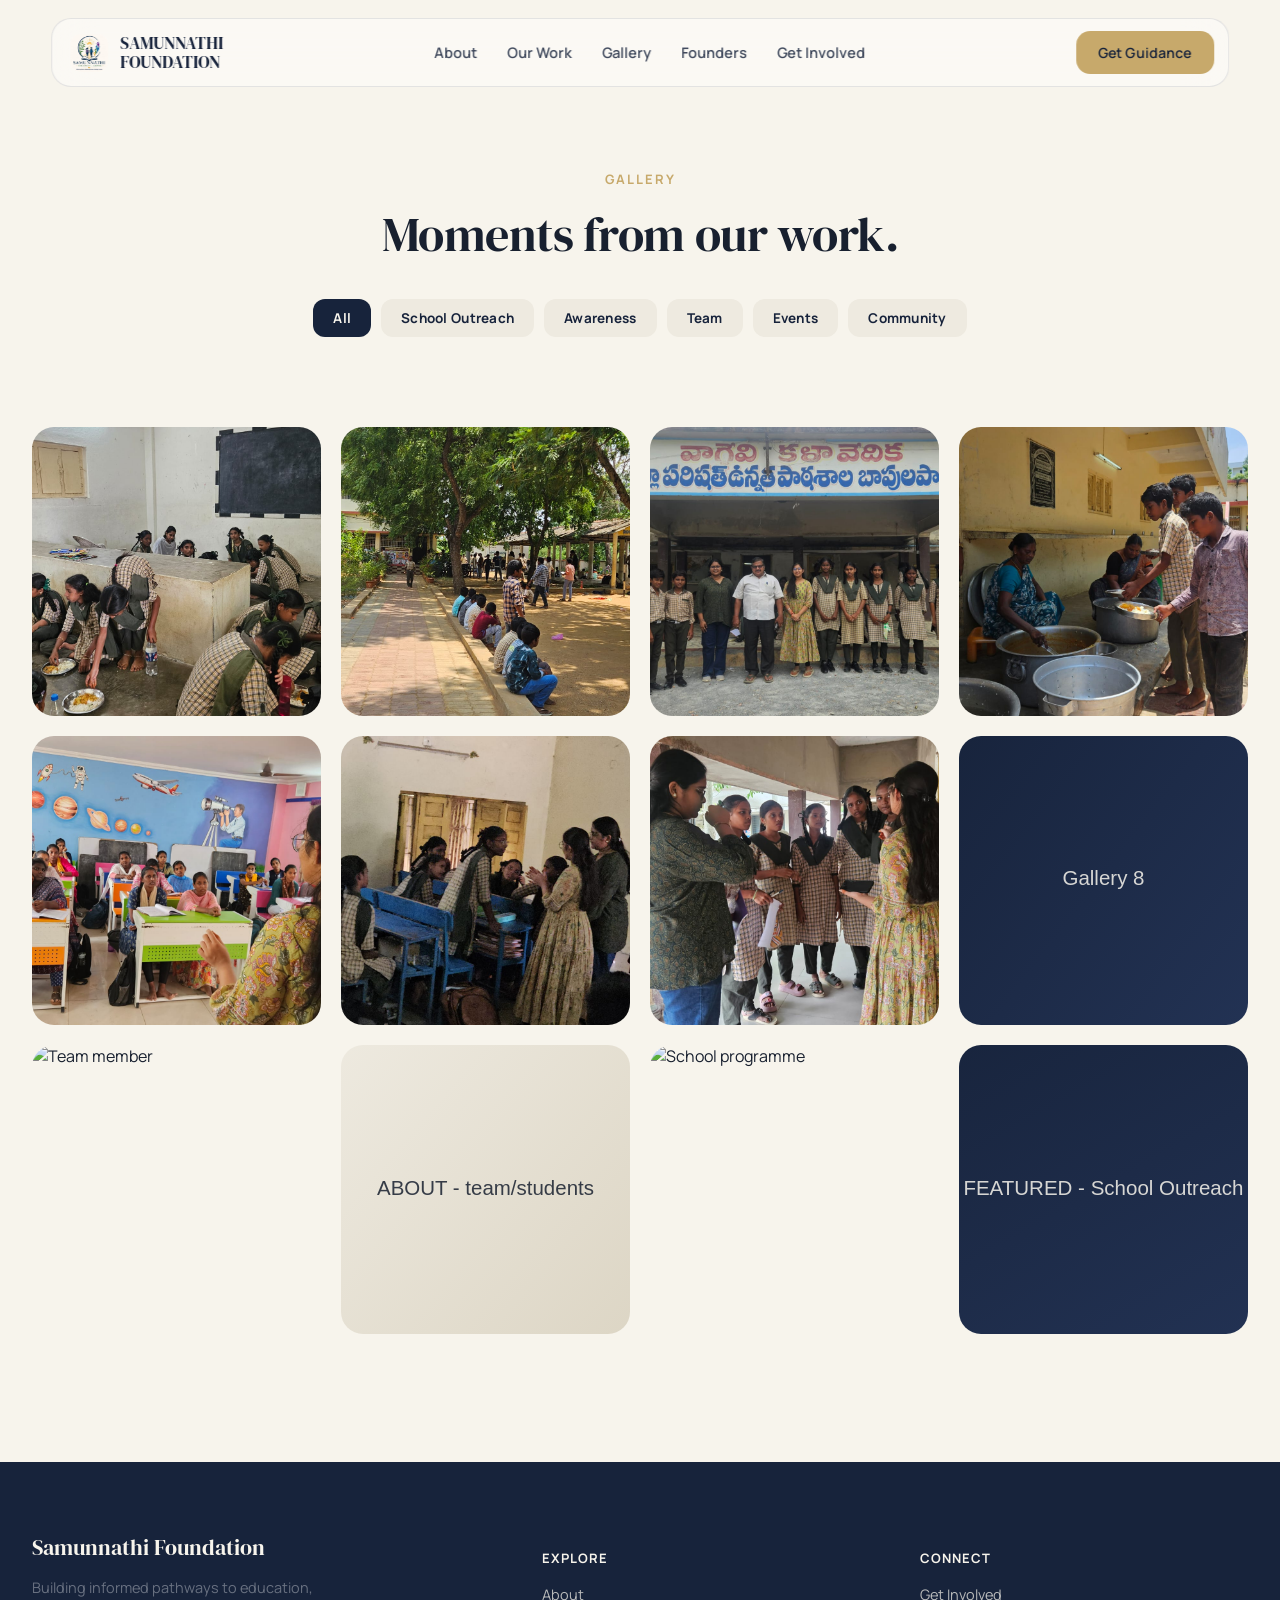
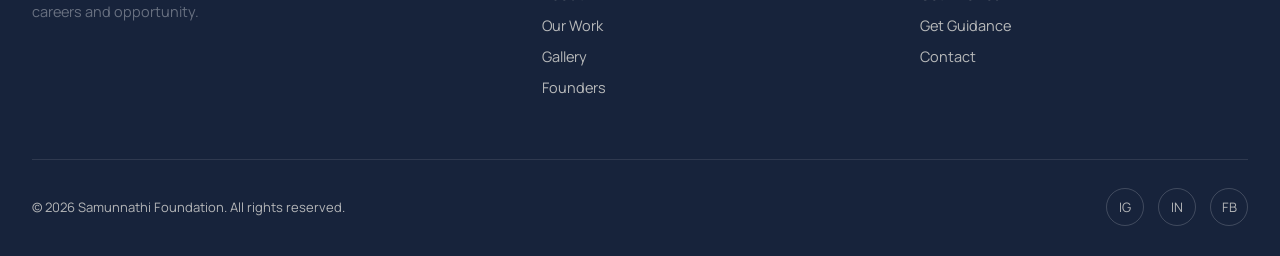
==== commit 8bc8b3d2: "Update gallery CSS and layout styles" ====
--- a/gallery.html
+++ b/gallery.html
@@ -8,14 +8,14 @@
 <link rel="canonical" href="https://www.samunnathifoundation.org/gallery.html">
 <meta property="og:title" content="Gallery — Samunnathi Foundation">
 <meta property="og:description" content="Moments from our work: school outreach, awareness sessions, team activities, events and community work.">
-<link rel="icon" href="images/logo.svg" type="image/svg+xml">
+<link rel="icon" href="images/WhatsApp Image 2026-10-13 at 10.35.56 PM.jpeg" type="image/svg+xml">
 <link rel="stylesheet" href="css/style.css">
 </head>
 <body>
 
 <nav class="navbar" id="navbar">
   <a href="index.html" class="nav-brand" aria-label="Samunnathi Foundation home">
-    <img src="images/logo.svg" alt="Samunnathi Foundation logo" class="nav-logo">
+    <img src="images/WhatsApp Image 2026-10-13 at 10.35.56 PM.jpeg" alt="Samunnathi Foundation logo" class="nav-logo">
     <span class="nav-name">SAMUNNATHI<br>FOUNDATION</span>
   </a>
   <div class="nav-links">
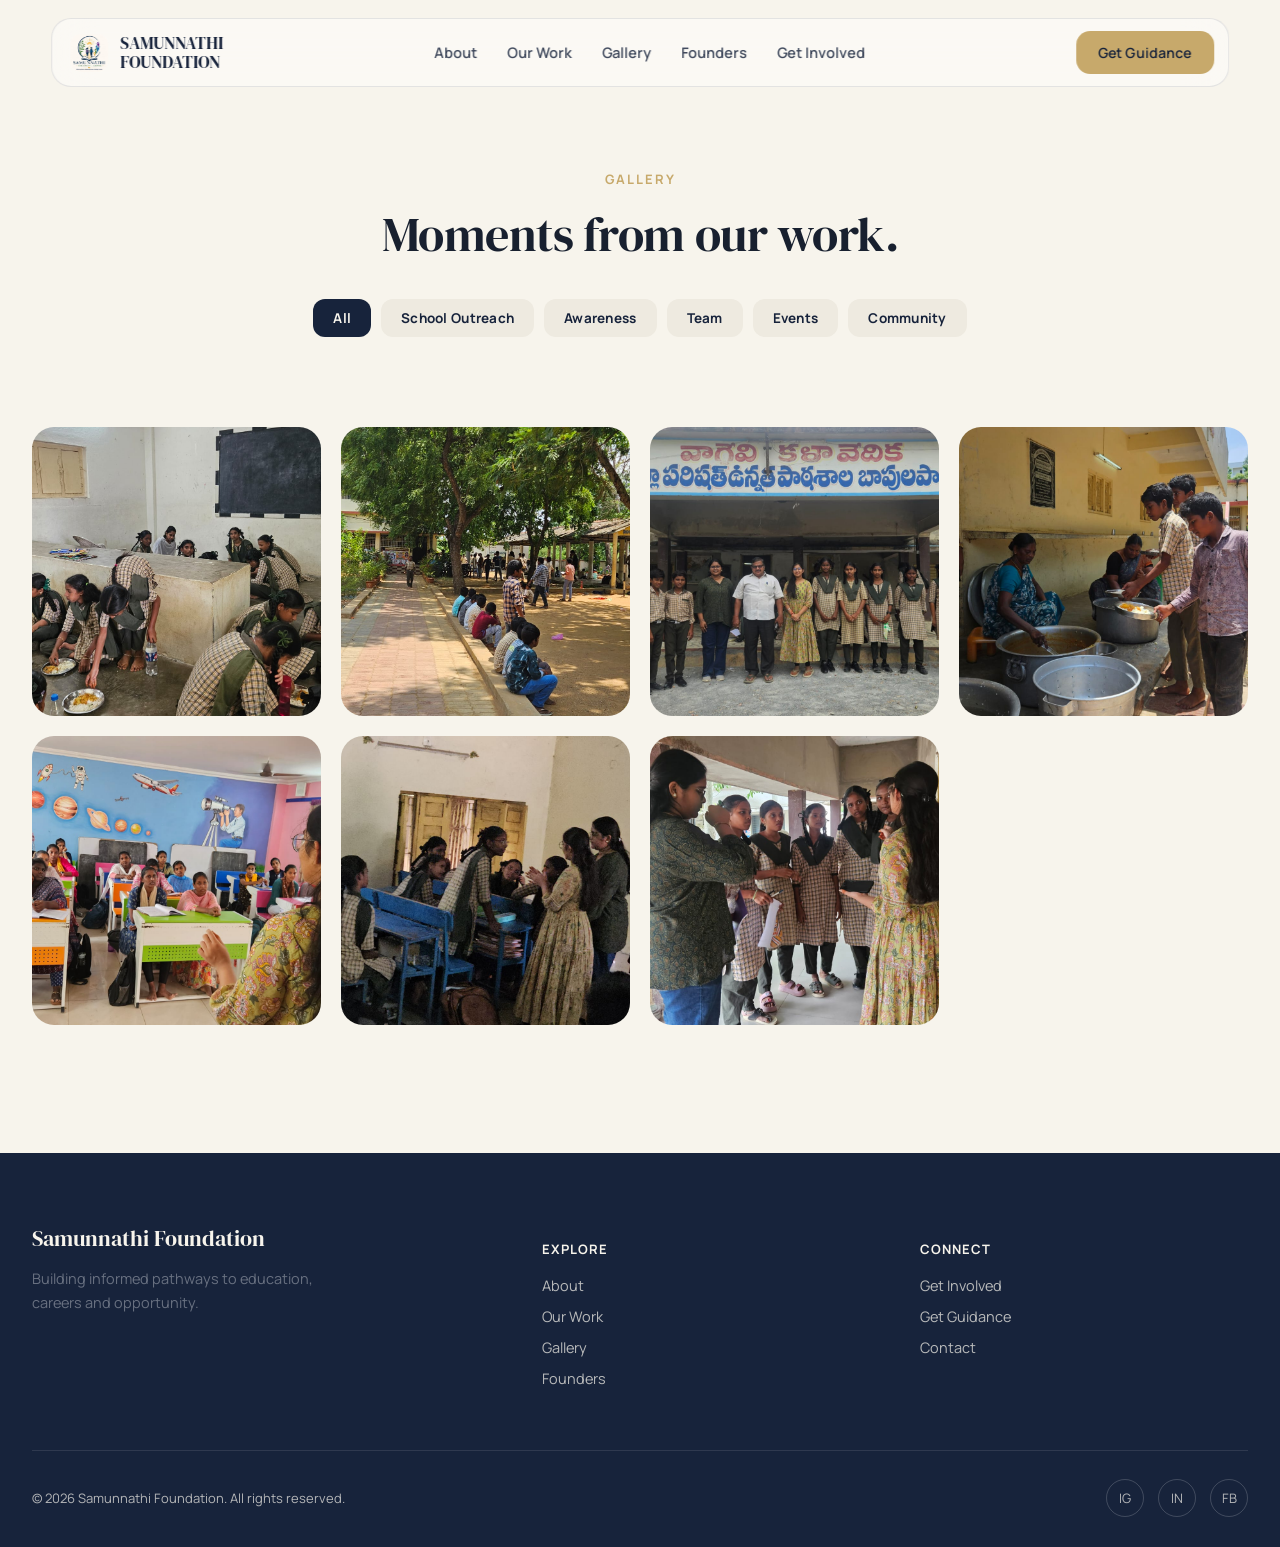
==== commit f032ba91: "update photos" ====
--- a/gallery.html
+++ b/gallery.html
@@ -70,11 +70,7 @@
       <div class="m-item" data-category="community"><img src="images/gallery/WhatsApp Image 2026-09-28 at 6.42.57 PM.jpeg" alt="Community gathering" loading="lazy" data-lightbox="images/gallery/gallery-5.svg" data-caption="Community gathering" style="cursor:pointer"></div>
       <div class="m-item" data-category="school"><img src="images/gallery/WhatsApp Image 2026-09-28 at 6.43.01 PM.jpeg" alt="School outreach programme" loading="lazy" data-lightbox="images/gallery/gallery-6.svg" data-caption="School outreach programme" style="cursor:pointer"></div>
       <div class="m-item" data-category="awareness"><img src="images/gallery/WhatsApp Image 2026-09-28 at 6.43.04 PM.jpeg" alt="Awareness workshop" loading="lazy" data-lightbox="images/gallery/gallery-7.svg" data-caption="Awareness workshop" style="cursor:pointer"></div>
-      <div class="m-item" data-category="events"><img src="images/gallery/gallery-8.svg" alt="Foundation event" loading="lazy" data-lightbox="images/gallery/gallery-8.svg" data-caption="Foundation event" style="cursor:pointer"></div>
-      <div class="m-item" data-category="team"><img src="images/founders/founder-1.svg" alt="Team member" loading="lazy" data-lightbox="images/founders/founder-1.svg" data-caption="Team member" style="cursor:pointer"></div>
-      <div class="m-item" data-category="community"><img src="images/about.svg" alt="Community work" loading="lazy" data-lightbox="images/about.svg" data-caption="Community work" style="cursor:pointer"></div>
-      <div class="m-item" data-category="school"><img src="images/work-1.svg" alt="School programme" loading="lazy" data-lightbox="images/work-1.svg" data-caption="School programme" style="cursor:pointer"></div>
-      <div class="m-item" data-category="events"><img src="images/featured.svg" alt="Event photograph" loading="lazy" data-lightbox="images/featured.svg" data-caption="Event photograph" style="cursor:pointer"></div>
+      
     </div>
   </section>
 </main>
